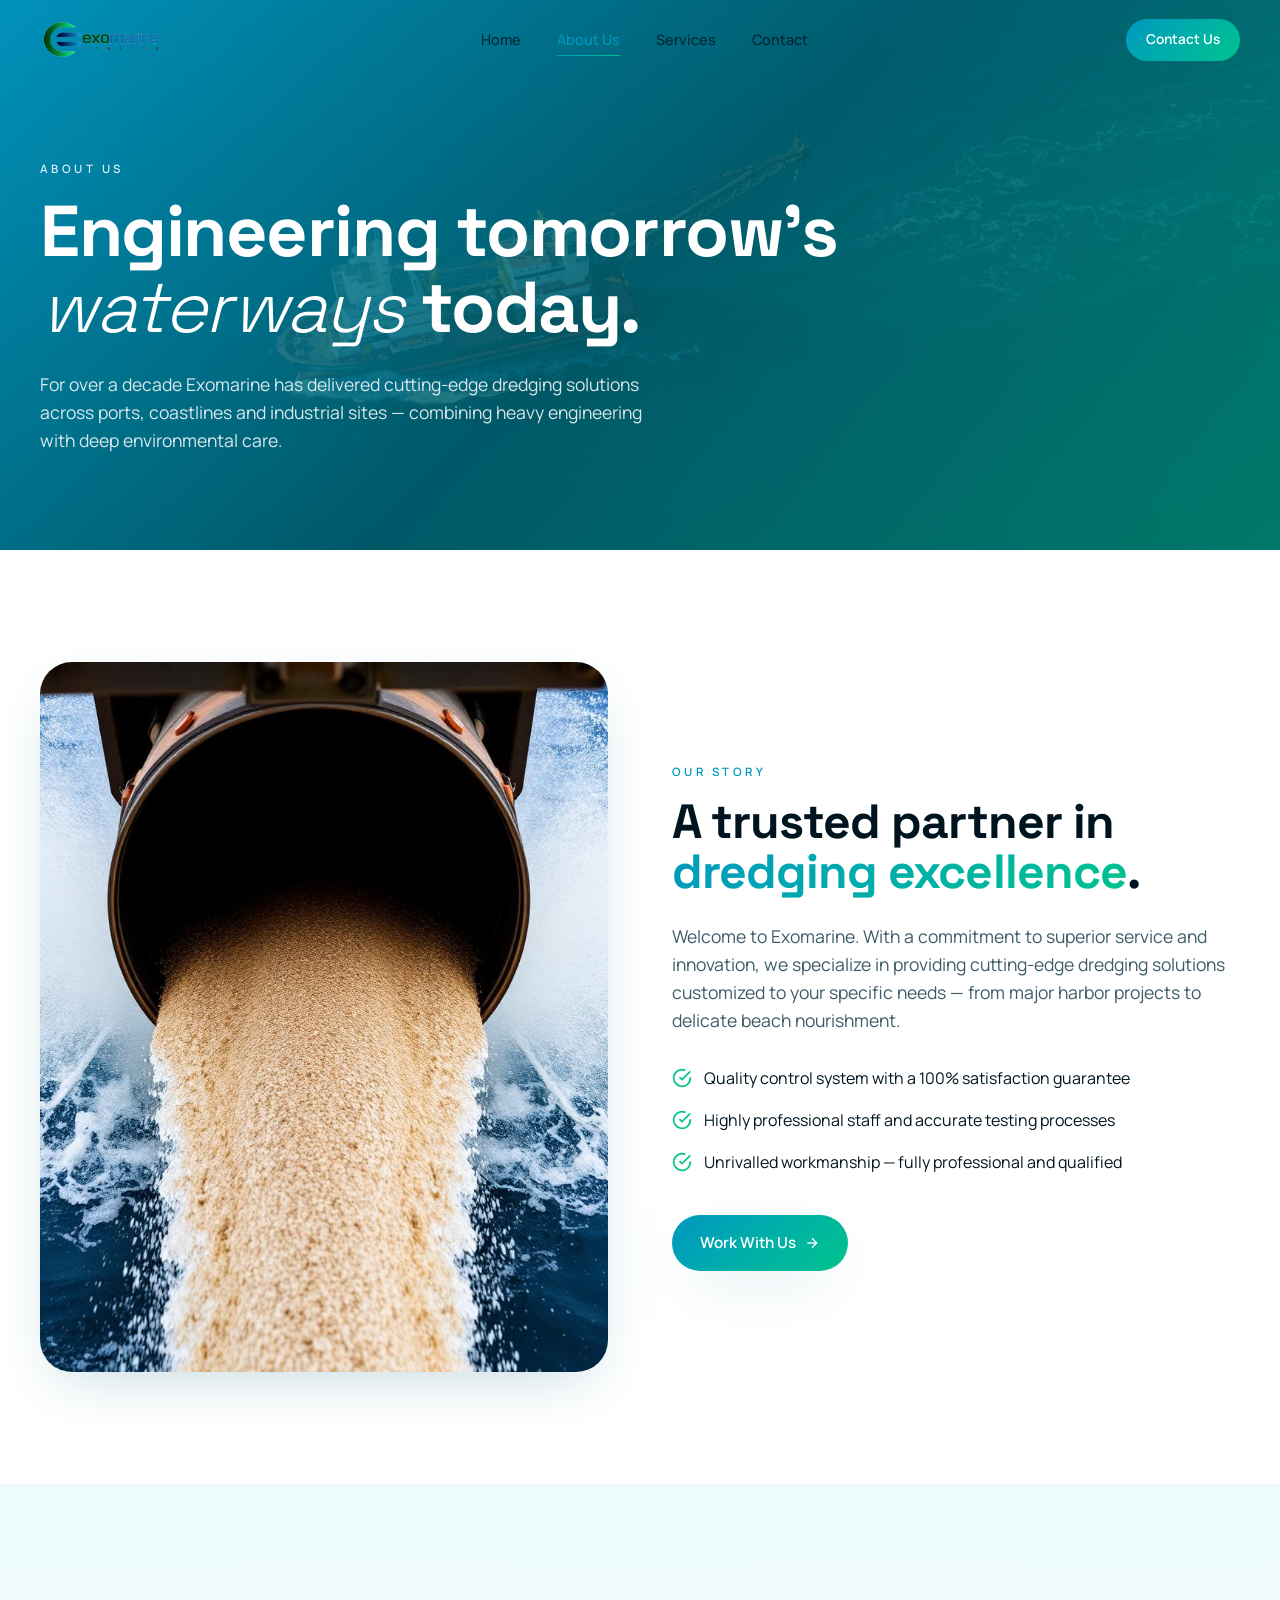
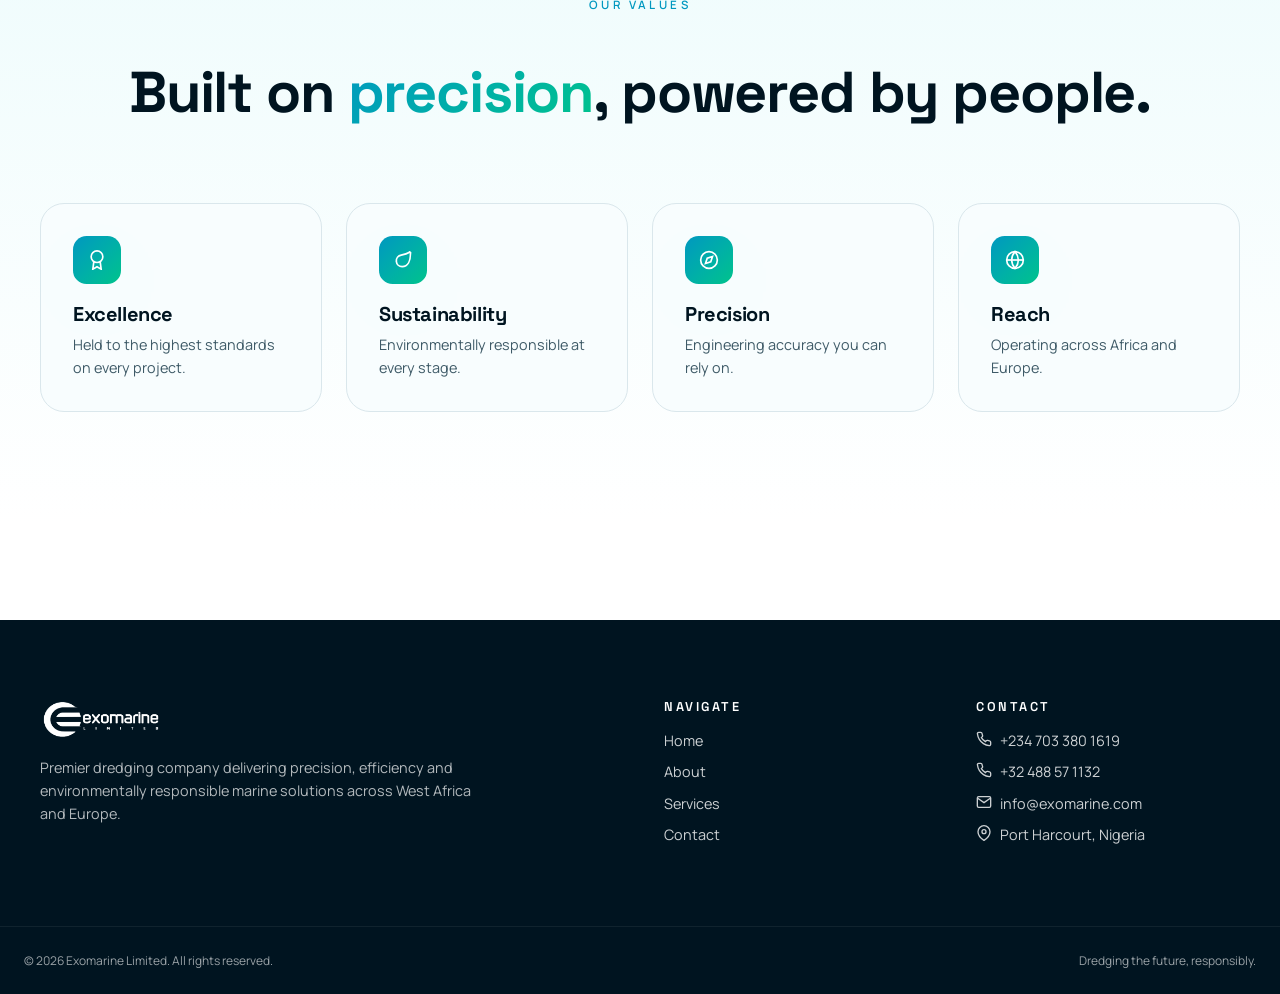
==== about.html @ 4a52fbdf "first commit" ====
<!DOCTYPE html>
<html lang="en">
<head>
<meta charset="UTF-8" />
<meta name="viewport" content="width=device-width, initial-scale=1.0" />
<title>About Us — Exomarine Limited</title>
<meta name="description" content="Learn about Exomarine Limited — a trusted partner in dredging excellence with a commitment to superior service, innovation and environmental responsibility." />
<link rel="icon" href="images/cropped-Exomarinedredge-removebg-preview.png" />
<link rel="stylesheet" href="css/styles.css" />
</head>
<body>

<header class="site-header">
  <div class="header-inner">
    <a href="index.html" class="logo"><img src="images/cropped-Exomarinedredge-removebg-preview.png" alt="Exomarine Logo" /></a>
    <nav class="nav-desktop">
      <a href="index.html">Home</a>
      <a href="about.html" class="active">About Us</a>
      <a href="services.html">Services</a>
      <a href="contact.html">Contact</a>
    </nav>
    <a href="contact.html" class="btn btn-brand header-cta">Contact Us</a>
    <button class="menu-toggle" aria-label="Toggle menu">
      <svg viewBox="0 0 24 24" fill="none" stroke="currentColor" stroke-width="2"><line x1="4" y1="6" x2="20" y2="6"/><line x1="4" y1="12" x2="20" y2="12"/><line x1="4" y1="18" x2="20" y2="18"/></svg>
    </button>
  </div>
  <nav class="nav-mobile">
    <a href="index.html">Home</a><a href="about.html">About Us</a><a href="services.html">Services</a><a href="contact.html">Contact</a>
    <a href="contact.html" class="btn btn-brand">Contact Us</a>
  </nav>
</header>

<section class="page-hero">
  <div class="bg"><img src="images/hero-dredger.jpg" alt="" /></div>
  <div class="container">
    <div class="reveal eyebrow eyebrow-light">About Us</div>
    <h1 class="reveal reveal-d1">Engineering tomorrow's <span class="italic-light">waterways</span> today.</h1>
    <p class="reveal reveal-d2">For over a decade Exomarine has delivered cutting-edge dredging solutions across ports, coastlines and industrial sites — combining heavy engineering with deep environmental care.</p>
  </div>
</section>

<section class="section">
  <div class="container split">
    <div class="reveal about-img-wrap">
      <div class="about-img"><img src="images/about-pipeline.jpg" alt="Pipeline" loading="lazy" /></div>
    </div>
    <div>
      <div class="reveal eyebrow" style="margin-bottom:1rem">Our Story</div>
      <h2 class="reveal reveal-d1">A trusted partner in <span class="gradient-text">dredging excellence</span>.</h2>
      <p class="reveal reveal-d2 lead">Welcome to Exomarine. With a commitment to superior service and innovation, we specialize in providing cutting-edge dredging solutions customized to your specific needs — from major harbor projects to delicate beach nourishment.</p>
      <ul class="check-list">
        <li class="reveal reveal-d2"><svg viewBox="0 0 24 24" fill="none" stroke="currentColor" stroke-width="2"><path d="M22 11.08V12a10 10 0 1 1-5.93-9.14"/><polyline points="22 4 12 14.01 9 11.01"/></svg><span>Quality control system with a 100% satisfaction guarantee</span></li>
        <li class="reveal reveal-d3"><svg viewBox="0 0 24 24" fill="none" stroke="currentColor" stroke-width="2"><path d="M22 11.08V12a10 10 0 1 1-5.93-9.14"/><polyline points="22 4 12 14.01 9 11.01"/></svg><span>Highly professional staff and accurate testing processes</span></li>
        <li class="reveal reveal-d4"><svg viewBox="0 0 24 24" fill="none" stroke="currentColor" stroke-width="2"><path d="M22 11.08V12a10 10 0 1 1-5.93-9.14"/><polyline points="22 4 12 14.01 9 11.01"/></svg><span>Unrivalled workmanship — fully professional and qualified</span></li>
      </ul>
      <a href="contact.html" class="btn btn-brand reveal">Work With Us
        <svg class="arrow" width="16" height="16" viewBox="0 0 24 24" fill="none" stroke="currentColor" stroke-width="2"><line x1="5" y1="12" x2="19" y2="12"/><polyline points="12 5 19 12 12 19"/></svg></a>
    </div>
  </div>
</section>

<section class="section section-soft">
  <div class="container">
    <div class="section-head center">
      <div class="reveal eyebrow" style="margin-bottom:1rem">Our Values</div>
      <h2 class="reveal reveal-d1 center">Built on <span class="gradient-text">precision</span>, powered by people.</h2>
    </div>
    <div class="values">
      <div class="value-card reveal reveal-d1">
        <div class="icon-tile"><svg viewBox="0 0 24 24" fill="none" stroke="currentColor" stroke-width="2"><circle cx="12" cy="8" r="7"/><polyline points="8.21 13.89 7 23 12 20 17 23 15.79 13.88"/></svg></div>
        <h3>Excellence</h3><p>Held to the highest standards on every project.</p>
      </div>
      <div class="value-card reveal reveal-d2">
        <div class="icon-tile"><svg viewBox="0 0 24 24" fill="none" stroke="currentColor" stroke-width="2"><path d="M11 20A7 7 0 0 1 9.8 6.1C15.5 5 17 4.48 19.2 2.96A1 1 0 0 1 21 4c0 9-3.16 16-10 16z"/></svg></div>
        <h3>Sustainability</h3><p>Environmentally responsible at every stage.</p>
      </div>
      <div class="value-card reveal reveal-d3">
        <div class="icon-tile"><svg viewBox="0 0 24 24" fill="none" stroke="currentColor" stroke-width="2"><circle cx="12" cy="12" r="10"/><polygon points="16.24 7.76 14.12 14.12 7.76 16.24 9.88 9.88 16.24 7.76"/></svg></div>
        <h3>Precision</h3><p>Engineering accuracy you can rely on.</p>
      </div>
      <div class="value-card reveal reveal-d4">
        <div class="icon-tile"><svg viewBox="0 0 24 24" fill="none" stroke="currentColor" stroke-width="2"><circle cx="12" cy="12" r="10"/><line x1="2" y1="12" x2="22" y2="12"/><path d="M12 2a15.3 15.3 0 0 1 4 10 15.3 15.3 0 0 1-4 10 15.3 15.3 0 0 1-4-10 15.3 15.3 0 0 1 4-10z"/></svg></div>
        <h3>Reach</h3><p>Operating across Africa and Europe.</p>
      </div>
    </div>
  </div>
</section>

<footer class="site-footer">
  <div class="footer-inner">
    <div class="footer-brand">
      <img src="images/cropped-Exomarinedredge-removebg-preview.png" alt="Exomarine Logo" />
      <p>Premier dredging company delivering precision, efficiency and environmentally responsible marine solutions across West Africa and Europe.</p>
    </div>
    <div class="footer-col"><h4>Navigate</h4><ul>
      <li><a href="index.html">Home</a></li><li><a href="about.html">About</a></li><li><a href="services.html">Services</a></li><li><a href="contact.html">Contact</a></li>
    </ul></div>
    <div class="footer-col"><h4>Contact</h4><ul>
      <li><svg viewBox="0 0 24 24" fill="none" stroke="currentColor" stroke-width="2"><path d="M22 16.92v3a2 2 0 0 1-2.18 2 19.79 19.79 0 0 1-8.63-3.07 19.5 19.5 0 0 1-6-6 19.79 19.79 0 0 1-3.07-8.67A2 2 0 0 1 4.11 2h3a2 2 0 0 1 2 1.72 12.84 12.84 0 0 0 .7 2.81 2 2 0 0 1-.45 2.11L8.09 9.91a16 16 0 0 0 6 6l1.27-1.27a2 2 0 0 1 2.11-.45 12.84 12.84 0 0 0 2.81.7A2 2 0 0 1 22 16.92z"/></svg> +234 703 380 1619</li>
      <li><svg viewBox="0 0 24 24" fill="none" stroke="currentColor" stroke-width="2"><path d="M22 16.92v3a2 2 0 0 1-2.18 2 19.79 19.79 0 0 1-8.63-3.07 19.5 19.5 0 0 1-6-6 19.79 19.79 0 0 1-3.07-8.67A2 2 0 0 1 4.11 2h3a2 2 0 0 1 2 1.72 12.84 12.84 0 0 0 .7 2.81 2 2 0 0 1-.45 2.11L8.09 9.91a16 16 0 0 0 6 6l1.27-1.27a2 2 0 0 1 2.11-.45 12.84 12.84 0 0 0 2.81.7A2 2 0 0 1 22 16.92z"/></svg> +32 488 57 1132</li>
      <li><svg viewBox="0 0 24 24" fill="none" stroke="currentColor" stroke-width="2"><path d="M4 4h16c1.1 0 2 .9 2 2v12c0 1.1-.9 2-2 2H4c-1.1 0-2-.9-2-2V6c0-1.1.9-2 2-2z"/><polyline points="22,6 12,13 2,6"/></svg> info@exomarine.com</li>
      <li><svg viewBox="0 0 24 24" fill="none" stroke="currentColor" stroke-width="2"><path d="M21 10c0 7-9 13-9 13s-9-6-9-13a9 9 0 0 1 18 0z"/><circle cx="12" cy="10" r="3"/></svg> Port Harcourt, Nigeria</li>
    </ul></div>
  </div>
  <div class="footer-bottom"><span>© <span id="year">2025</span> Exomarine Limited. All rights reserved.</span><span>Dredging the future, responsibly.</span></div>
</footer>

<script src="js/main.js"></script>
</body>
</html>
---- css/styles.css ----
/* Exomarine Limited — Static Stylesheet */
@import url('https://fonts.googleapis.com/css2?family=Space+Grotesk:wght@400;500;600;700&family=Manrope:wght@300;400;500;600;700;800&display=swap');

:root {
  --background: oklch(1 0 0);
  --foreground: oklch(0.18 0.04 230);
  --card: oklch(0.99 0.005 220);
  --muted: oklch(0.96 0.01 220);
  --muted-foreground: oklch(0.45 0.04 230);
  --border: oklch(0.92 0.015 220);
  --primary: oklch(0.62 0.14 220);
  --secondary: oklch(0.72 0.16 165);
  --brand-blue: oklch(0.62 0.14 220);
  --brand-green: oklch(0.72 0.16 165);

  --gradient-brand: linear-gradient(135deg, var(--brand-blue), var(--brand-green));
  --gradient-hero: linear-gradient(135deg, oklch(0.62 0.14 220 / 0.92), oklch(0.42 0.14 200 / 0.85) 50%, oklch(0.55 0.15 175 / 0.8));
  --gradient-soft: linear-gradient(180deg, oklch(0.98 0.015 200), oklch(1 0 0));
  --shadow-elegant: 0 20px 60px -20px oklch(0.42 0.12 220 / 0.25);
  --shadow-glow: 0 0 80px oklch(0.72 0.16 175 / 0.3);

  --font-display: 'Space Grotesk', system-ui, sans-serif;
  --font-body: 'Manrope', system-ui, sans-serif;
}

* { box-sizing: border-box; margin: 0; padding: 0; }
html { scroll-behavior: smooth; -webkit-text-size-adjust: 100%; }
body {
  font-family: var(--font-body);
  color: var(--foreground);
  background: var(--background);
  line-height: 1.6;
  -webkit-font-smoothing: antialiased;
}
img { max-width: 100%; display: block; }
a { color: inherit; text-decoration: none; }
button { font: inherit; cursor: pointer; border: none; background: none; color: inherit; }

h1, h2, h3, h4, h5 {
  font-family: var(--font-display);
  letter-spacing: -0.02em;
  line-height: 1.05;
  font-weight: 700;
}

.container { max-width: 1280px; margin: 0 auto; padding: 0 1.5rem; }
@media (min-width: 1024px) { .container { padding: 0 2.5rem; } }

.font-display { font-family: var(--font-display); }
.italic-light { font-style: italic; font-weight: 300; }
.gradient-text {
  background: var(--gradient-brand);
  -webkit-background-clip: text;
  background-clip: text;
  color: transparent;
}
.bg-gradient-brand { background: var(--gradient-brand); }
.bg-gradient-hero { background: var(--gradient-hero); }
.bg-gradient-soft { background: var(--gradient-soft); }
.shadow-elegant { box-shadow: var(--shadow-elegant); }
.shadow-glow { box-shadow: var(--shadow-glow); }

/* Buttons */
.btn {
  display: inline-flex; align-items: center; gap: .5rem;
  padding: 1rem 1.75rem; border-radius: 999px;
  font-weight: 600; font-size: .95rem;
  transition: transform .25s, box-shadow .25s, background .25s, color .25s;
  white-space: nowrap;
}
.btn .arrow { transition: transform .25s; }
.btn:hover .arrow { transform: translateX(4px); }
.btn-white { background: #fff; color: var(--foreground); box-shadow: var(--shadow-elegant); }
.btn-white:hover { box-shadow: var(--shadow-glow); }
.btn-outline-white { border: 1px solid rgba(255,255,255,.4); color: #fff; }
.btn-outline-white:hover { background: rgba(255,255,255,.1); }
.btn-dark { background: var(--foreground); color: #fff; padding: .75rem 1.5rem; }
.btn-dark:hover { opacity: .9; }
.btn-brand { background: var(--gradient-brand); color: #fff; box-shadow: var(--shadow-elegant); }
.btn-brand:hover { box-shadow: var(--shadow-glow); }
.btn-cta { background: #fff; color: var(--primary); padding: 1.25rem 2rem; font-size: 1.05rem; font-weight: 700; box-shadow: var(--shadow-elegant); }
.btn-cta:hover { transform: scale(1.02); }

.eyebrow {
  font-size: .72rem; text-transform: uppercase;
  letter-spacing: .3em; font-weight: 600; color: var(--primary);
}
.eyebrow-light { color: rgba(255,255,255,.85); }
.eyebrow-secondary { color: var(--secondary); }

/* Header */
.site-header {
  position: fixed; top: 0; left: 0; right: 0; z-index: 50;
  transition: background .5s, border-color .5s, box-shadow .5s, backdrop-filter .5s;
  background: transparent;
}
.site-header.scrolled {
  background: oklch(1 0 0 / 0.85);
  backdrop-filter: blur(18px);
  -webkit-backdrop-filter: blur(18px);
  border-bottom: 1px solid var(--border);
  box-shadow: 0 1px 2px rgba(0,0,0,.04);
}
.header-inner {
  max-width: 1280px; margin: 0 auto; padding: 0 1.5rem;
  height: 80px; display: flex; align-items: center; justify-content: space-between;
}
@media (min-width: 1024px) { .header-inner { padding: 0 2.5rem; } }
.logo img { height: 40px; width: auto; }
.nav-desktop { display: none; align-items: center; gap: .25rem; }
.nav-desktop a {
  position: relative; padding: .5rem 1rem; font-size: .9rem; font-weight: 500;
  color: oklch(0.18 0.04 230 / .8); transition: color .2s;
}
.nav-desktop a:hover, .nav-desktop a.active { color: var(--primary); }
.nav-desktop a::after {
  content: ""; position: absolute; left: 1rem; right: 1rem; bottom: 4px;
  height: 1px; background: var(--gradient-brand);
  transform: scaleX(0); transform-origin: left; transition: transform .25s;
}
.nav-desktop a:hover::after, .nav-desktop a.active::after { transform: scaleX(1); }
.header-cta { display: none; }
.menu-toggle { display: inline-flex; padding: .5rem; }
.menu-toggle svg { width: 24px; height: 24px; }
.nav-mobile {
  display: none; background: var(--background); border-top: 1px solid var(--border);
  padding: 1rem 1.5rem; flex-direction: column; gap: .5rem;
}
.nav-mobile.open { display: flex; }
.nav-mobile a { padding: .5rem 0; font-weight: 500; font-size: .95rem; }
.nav-mobile .btn { margin-top: .5rem; justify-content: center; padding: .85rem 1.25rem; }

@media (min-width: 768px) {
  .nav-desktop { display: flex; }
  .header-cta { display: inline-flex; padding: .65rem 1.25rem; font-size: .85rem; font-weight: 600; }
  .menu-toggle { display: none; }
  .nav-mobile { display: none !important; }
}

/* Sections */
section { position: relative; }
.section { padding: 7rem 0; }
.section-soft { background: var(--gradient-soft); }
.section-dark { background: var(--foreground); color: var(--background); overflow: hidden; }
.section-dark .text-muted { color: rgba(255,255,255,.7); }

/* Hero */
.hero {
  position: relative; min-height: 100svh;
  display: flex; align-items: center; overflow: hidden;
  color: #fff;
}
.hero-bg { position: absolute; inset: 0; z-index: -1; will-change: transform; }
.hero-bg img { width: 100%; height: 100%; object-fit: cover; }
.hero-bg::after { content: ""; position: absolute; inset: 0; background: var(--gradient-hero); }
.hero-inner { padding: 8rem 0 5rem; }
.hero h1 {
  font-size: clamp(2.5rem, 6vw, 5.5rem);
  margin: 1.5rem 0;
}
.hero p { font-size: 1.15rem; max-width: 640px; color: rgba(255,255,255,.85); margin-bottom: 2.5rem; }
.hero-actions { display: flex; flex-wrap: wrap; gap: 1rem; }
.hero-pill {
  display: inline-flex; align-items: center; padding: .5rem 1rem; border-radius: 999px;
  background: rgba(255,255,255,.1); backdrop-filter: blur(8px);
  border: 1px solid rgba(255,255,255,.2);
  font-size: .7rem; text-transform: uppercase; letter-spacing: .25em;
}
.scroll-cue {
  position: absolute; bottom: 2rem; left: 50%; transform: translateX(-50%);
  color: rgba(255,255,255,.7); font-size: .7rem; letter-spacing: .3em;
  text-transform: uppercase; display: flex; flex-direction: column; align-items: center; gap: .5rem;
  animation: float-slow 6s ease-in-out infinite;
}
.scroll-cue .line { width: 1px; height: 40px; background: rgba(255,255,255,.4); }

@keyframes float-slow { 0%,100%{ transform: translateX(-50%) translateY(0); } 50% { transform: translateX(-50%) translateY(-12px); } }

/* Section header utility */
.section-head { display: flex; flex-wrap: wrap; align-items: end; justify-content: space-between; gap: 2rem; margin-bottom: 4rem; }
.section-head h2, .section-title { font-size: clamp(2rem, 4.5vw, 3.75rem); }
.center { text-align: center; }
.center .section-head, .section-head.center { justify-content: center; flex-direction: column; align-items: center; margin-bottom: 5rem; }

/* Feature grid (Why choose us) */
.feature-grid { display: grid; gap: 1.5rem; grid-template-columns: 1fr; }
@media (min-width: 768px) { .feature-grid { grid-template-columns: repeat(3, 1fr); } }
.feature-card {
  position: relative; padding: 2rem; border: 1px solid var(--border);
  background: var(--card); border-radius: 1.5rem;
  transition: transform .5s, box-shadow .5s; overflow: hidden;
}
.feature-card:hover { transform: translateY(-4px); box-shadow: var(--shadow-elegant); }
.icon-tile {
  width: 56px; height: 56px; border-radius: 1rem; display: grid; place-items: center;
  background: var(--gradient-brand); box-shadow: var(--shadow-elegant); margin-bottom: 1.5rem;
}
.icon-tile svg { width: 24px; height: 24px; color: #fff; }
.feature-card h3 { font-size: 1.5rem; margin-bottom: .75rem; }
.feature-card p { color: var(--muted-foreground); }

/* About split */
.split { display: grid; gap: 4rem; grid-template-columns: 1fr; align-items: center; }
@media (min-width: 1024px) { .split { grid-template-columns: 1fr 1fr; } }
.about-img-wrap { position: relative; }
.about-img {
  aspect-ratio: 4/5; border-radius: 2rem; overflow: hidden; box-shadow: var(--shadow-elegant);
}
.about-img img { width: 100%; height: 100%; object-fit: cover; }
.about-badge {
  position: absolute; bottom: -2rem; right: -1rem; background: var(--background);
  border: 1px solid var(--border); border-radius: 1rem; padding: 1.5rem;
  width: 12rem; box-shadow: var(--shadow-elegant);
}
.about-badge .num { font-family: var(--font-display); font-weight: 700; font-size: 1.875rem; }
.about-badge .lbl { font-size: .7rem; color: var(--muted-foreground); text-transform: uppercase; letter-spacing: .1em; margin-top: .25rem; }
.split h2 { font-size: clamp(2rem, 4vw, 3rem); margin: 1rem 0 1.5rem; }
.split p.lead { color: var(--muted-foreground); font-size: 1.1rem; margin-bottom: 2rem; }
.check-list { list-style: none; display: flex; flex-direction: column; gap: 1rem; margin-bottom: 2.5rem; }
.check-list li { display: flex; gap: .75rem; align-items: flex-start; }
.check-list svg { width: 20px; height: 20px; color: var(--secondary); flex-shrink: 0; margin-top: 2px; }

/* Services dark grid */
.svc-grid {
  display: grid; gap: 1px; background: rgba(255,255,255,.1);
  border-radius: 1.5rem; overflow: hidden; grid-template-columns: 1fr;
}
@media (min-width: 768px) { .svc-grid { grid-template-columns: repeat(2, 1fr); } }
@media (min-width: 1024px) { .svc-grid { grid-template-columns: repeat(3, 1fr); } }
.svc-cell {
  background: var(--foreground); padding: 2.5rem; transition: background .5s;
}
.svc-cell:hover { background: rgba(255,255,255,.05); }
.svc-cell .top { display: flex; align-items: center; justify-content: space-between; margin-bottom: 1.5rem; }
.svc-cell .num {
  font-family: var(--font-display); font-weight: 700; font-size: 3rem; opacity: .2;
  transition: opacity .3s;
}
.svc-cell:hover .num { opacity: 1; background: var(--gradient-brand); -webkit-background-clip: text; background-clip: text; color: transparent; }
.svc-cell svg.svc-icon { width: 28px; height: 28px; color: var(--secondary); }
.svc-cell h3 { font-size: 1.5rem; margin-bottom: .75rem; }
.svc-cell p { color: rgba(255,255,255,.7); }

.section-dark .blob1, .section-dark .blob2 {
  position: absolute; width: 500px; height: 500px; border-radius: 50%;
  filter: blur(80px); opacity: .1; pointer-events: none;
}
.section-dark .blob1 { background: var(--secondary); top: 25%; left: -10rem; }
.section-dark .blob2 { background: var(--primary); bottom: 0; right: -10rem; }

/* CTA strip */
.cta-strip { padding: 6rem 0; background: var(--gradient-brand); color: #fff; }
.cta-strip .grid { display: grid; gap: 2.5rem; grid-template-columns: 1fr; align-items: center; }
@media (min-width: 768px) { .cta-strip .grid { grid-template-columns: 1fr 1fr; } }
.cta-strip h2 { font-size: clamp(2rem, 4vw, 3rem); }
.cta-strip p { color: rgba(255,255,255,.85); margin-top: 1.5rem; font-size: 1.1rem; max-width: 36rem; }
.cta-side { display: flex; flex-direction: column; gap: 1rem; }
@media (min-width: 768px) { .cta-side { align-items: flex-end; } }
.cta-phone { font-size: .85rem; opacity: .8; display: inline-flex; align-items: center; gap: .5rem; }
.cta-phone svg { width: 16px; height: 16px; }

/* Stats */
.stats { display: grid; grid-template-columns: repeat(2, 1fr); gap: 3rem; text-align: center; }
@media (min-width: 768px) { .stats { grid-template-columns: repeat(4, 1fr); } }
.stat .num { font-family: var(--font-display); font-weight: 700; font-size: clamp(2.5rem, 5vw, 3.75rem);
  background: var(--gradient-brand); -webkit-background-clip: text; background-clip: text; color: transparent; }
.stat .lbl { margin-top: .75rem; font-size: .8rem; text-transform: uppercase; letter-spacing: .2em; color: var(--muted-foreground); }

/* Process */
.process { display: grid; gap: 2rem; grid-template-columns: 1fr; position: relative; }
@media (min-width: 768px) { .process { grid-template-columns: repeat(4, 1fr); } }
.process::before {
  content: ""; position: absolute; top: 32px; left: 12%; right: 12%; height: 1px;
  background: linear-gradient(to right, transparent, var(--border), transparent);
  display: none;
}
@media (min-width: 768px) { .process::before { display: block; } }
.step { text-align: center; position: relative; }
.step-num {
  width: 64px; height: 64px; border-radius: 50%; margin: 0 auto 1.5rem;
  background: var(--background); border: 2px solid var(--primary);
  display: grid; place-items: center; font-family: var(--font-display);
  font-weight: 700; font-size: 1.5rem; color: var(--primary);
  box-shadow: var(--shadow-elegant);
}
.step h3 { font-size: 1.15rem; margin-bottom: .75rem; }
.step p { color: var(--muted-foreground); font-size: .9rem; }

/* Inner page hero */
.page-hero {
  padding: 10rem 0 6rem; position: relative; overflow: hidden; color: #fff;
}
.page-hero .bg { position: absolute; inset: 0; z-index: -1; }
.page-hero .bg img { width: 100%; height: 100%; object-fit: cover; }
.page-hero .bg::after { content: ""; position: absolute; inset: 0; background: var(--gradient-hero); }
.page-hero h1 { font-size: clamp(2.5rem, 6vw, 4.5rem); margin: 1rem 0; max-width: 56rem; }
.page-hero p { color: rgba(255,255,255,.85); font-size: 1.1rem; max-width: 40rem; margin-top: 1.5rem; }

.page-hero.light { background: var(--gradient-soft); color: var(--foreground); padding: 10rem 0 5rem; }
.page-hero.light h1 { color: var(--foreground); }
.page-hero.light p { color: var(--muted-foreground); }

/* Values */
.values { display: grid; gap: 1.5rem; grid-template-columns: 1fr; }
@media (min-width: 768px) { .values { grid-template-columns: repeat(2, 1fr); } }
@media (min-width: 1024px) { .values { grid-template-columns: repeat(4, 1fr); } }
.value-card {
  padding: 2rem; border: 1px solid var(--border); border-radius: 1.5rem;
  background: var(--card); transition: box-shadow .3s;
}
.value-card:hover { box-shadow: var(--shadow-elegant); }
.value-card .icon-tile { width: 48px; height: 48px; border-radius: .85rem; margin-bottom: 1.25rem; }
.value-card .icon-tile svg { width: 20px; height: 20px; }
.value-card h3 { font-size: 1.25rem; margin-bottom: .5rem; }
.value-card p { font-size: .9rem; color: var(--muted-foreground); }

/* Services list (services page) */
.svc-list {
  display: flex; flex-direction: column; gap: 1px; background: var(--border);
  border-radius: 1.5rem; overflow: hidden;
}
.svc-row {
  background: var(--background); padding: 2.5rem;
  display: grid; gap: 2rem; grid-template-columns: 1fr;
  transition: background .4s;
}
.svc-row:hover { background: oklch(0.96 0.01 220 / .5); }
@media (min-width: 768px) {
  .svc-row { grid-template-columns: 80px 80px 1fr 140px; padding: 3.5rem; align-items: start; }
}
.svc-row .num {
  font-family: var(--font-display); font-weight: 700; font-size: 4rem; opacity: .2;
  line-height: 1;
}
.svc-row:hover .num { opacity: 1; background: var(--gradient-brand); -webkit-background-clip: text; background-clip: text; color: transparent; }
.svc-row .icon-tile { margin: 0; }
.svc-row h3 { font-size: clamp(1.5rem, 2.5vw, 2.25rem); margin-bottom: .75rem; }
.svc-row p { color: var(--muted-foreground); font-size: 1.05rem; }
.svc-row .enquire {
  color: var(--primary); font-weight: 600; display: inline-flex; align-items: center; gap: .5rem;
  align-self: center;
}
.svc-row .enquire svg { transition: transform .25s; width: 16px; height: 16px; }
.svc-row .enquire:hover svg { transform: translateX(4px); }

.cta-card {
  background: var(--gradient-brand); color: #fff; border-radius: 2rem;
  padding: 5rem 2rem; text-align: center; box-shadow: var(--shadow-elegant);
}
.cta-card h2 { font-size: clamp(2rem, 4vw, 3rem); max-width: 48rem; margin: 0 auto; }

/* Contact */
.contact-grid { display: grid; gap: 3rem; grid-template-columns: 1fr; }
@media (min-width: 1024px) { .contact-grid { grid-template-columns: 2fr 3fr; } }
.contact-cards { display: flex; flex-direction: column; gap: 1.5rem; }
.contact-card {
  background: var(--card); border: 1px solid var(--border);
  border-radius: 1rem; padding: 1.5rem; display: flex; gap: 1rem;
  transition: box-shadow .3s;
}
.contact-card:hover { box-shadow: var(--shadow-elegant); }
.contact-card .icon-tile { width: 48px; height: 48px; border-radius: .85rem; margin: 0; flex-shrink: 0; }
.contact-card .icon-tile svg { width: 20px; height: 20px; }
.contact-card .title { font-family: var(--font-display); font-weight: 700; font-size: 1.05rem; margin-bottom: .25rem; }
.contact-card .line { color: var(--muted-foreground); font-size: .85rem; }

.contact-form {
  background: var(--foreground); color: var(--background);
  border-radius: 1.5rem; padding: 2.5rem; box-shadow: var(--shadow-elegant);
}
@media (min-width: 768px) { .contact-form { padding: 3rem; } }
.contact-form h2 { font-size: clamp(1.75rem, 3vw, 2.25rem); margin-bottom: 2rem; }
.form-grid { display: grid; gap: 1.25rem; grid-template-columns: 1fr; }
@media (min-width: 768px) { .form-grid { grid-template-columns: repeat(2, 1fr); } }
.form-grid .full { grid-column: 1 / -1; }
.contact-form input, .contact-form textarea {
  width: 100%; background: rgba(255,255,255,.05);
  border: 1px solid rgba(255,255,255,.1);
  border-radius: .75rem; padding: 1rem 1.25rem;
  color: var(--background); font: inherit;
  transition: border-color .25s;
}
.contact-form input::placeholder, .contact-form textarea::placeholder { color: rgba(255,255,255,.5); }
.contact-form input:focus, .contact-form textarea:focus { outline: none; border-color: var(--secondary); }
.contact-form textarea { resize: none; min-height: 140px; }
.contact-form button { margin-top: 1.5rem; }

/* Footer */
.site-footer { margin-top: 6rem; background: var(--foreground); color: var(--background); }
.footer-inner {
  max-width: 1280px; margin: 0 auto; padding: 5rem 1.5rem;
  display: grid; gap: 3rem; grid-template-columns: 1fr;
}
@media (min-width: 768px) {
  .footer-inner { grid-template-columns: repeat(4, 1fr); padding: 5rem 2.5rem; }
  .footer-brand { grid-column: span 2; }
}
.footer-brand img { height: 40px; margin-bottom: 1rem; filter: brightness(0) invert(1); }
.footer-brand p { font-size: .9rem; opacity: .7; max-width: 28rem; }
.footer-col h4 { font-family: var(--font-display); font-weight: 600; font-size: .8rem; text-transform: uppercase; letter-spacing: .2em; margin-bottom: 1rem; }
.footer-col ul { list-style: none; display: flex; flex-direction: column; gap: .5rem; font-size: .9rem; opacity: .8; }
.footer-col li { display: flex; gap: .5rem; align-items: flex-start; }
.footer-col svg { width: 16px; height: 16px; margin-top: 2px; flex-shrink: 0; }
.footer-col a:hover { color: var(--secondary); }
.footer-bottom {
  border-top: 1px solid rgba(255,255,255,.1);
  padding: 1.5rem; font-size: .75rem; opacity: .6;
  display: flex; flex-wrap: wrap; gap: .5rem; justify-content: space-between;
  max-width: 1280px; margin: 0 auto;
}

/* Reveal animations */
.reveal { opacity: 0; transform: translateY(40px);
  transition: opacity .8s cubic-bezier(0.22, 1, 0.36, 1), transform .8s cubic-bezier(0.22, 1, 0.36, 1); }
.reveal.in-view { opacity: 1; transform: translateY(0); }
.reveal-d1 { transition-delay: .1s; }
.reveal-d2 { transition-delay: .2s; }
.reveal-d3 { transition-delay: .3s; }
.reveal-d4 { transition-delay: .4s; }
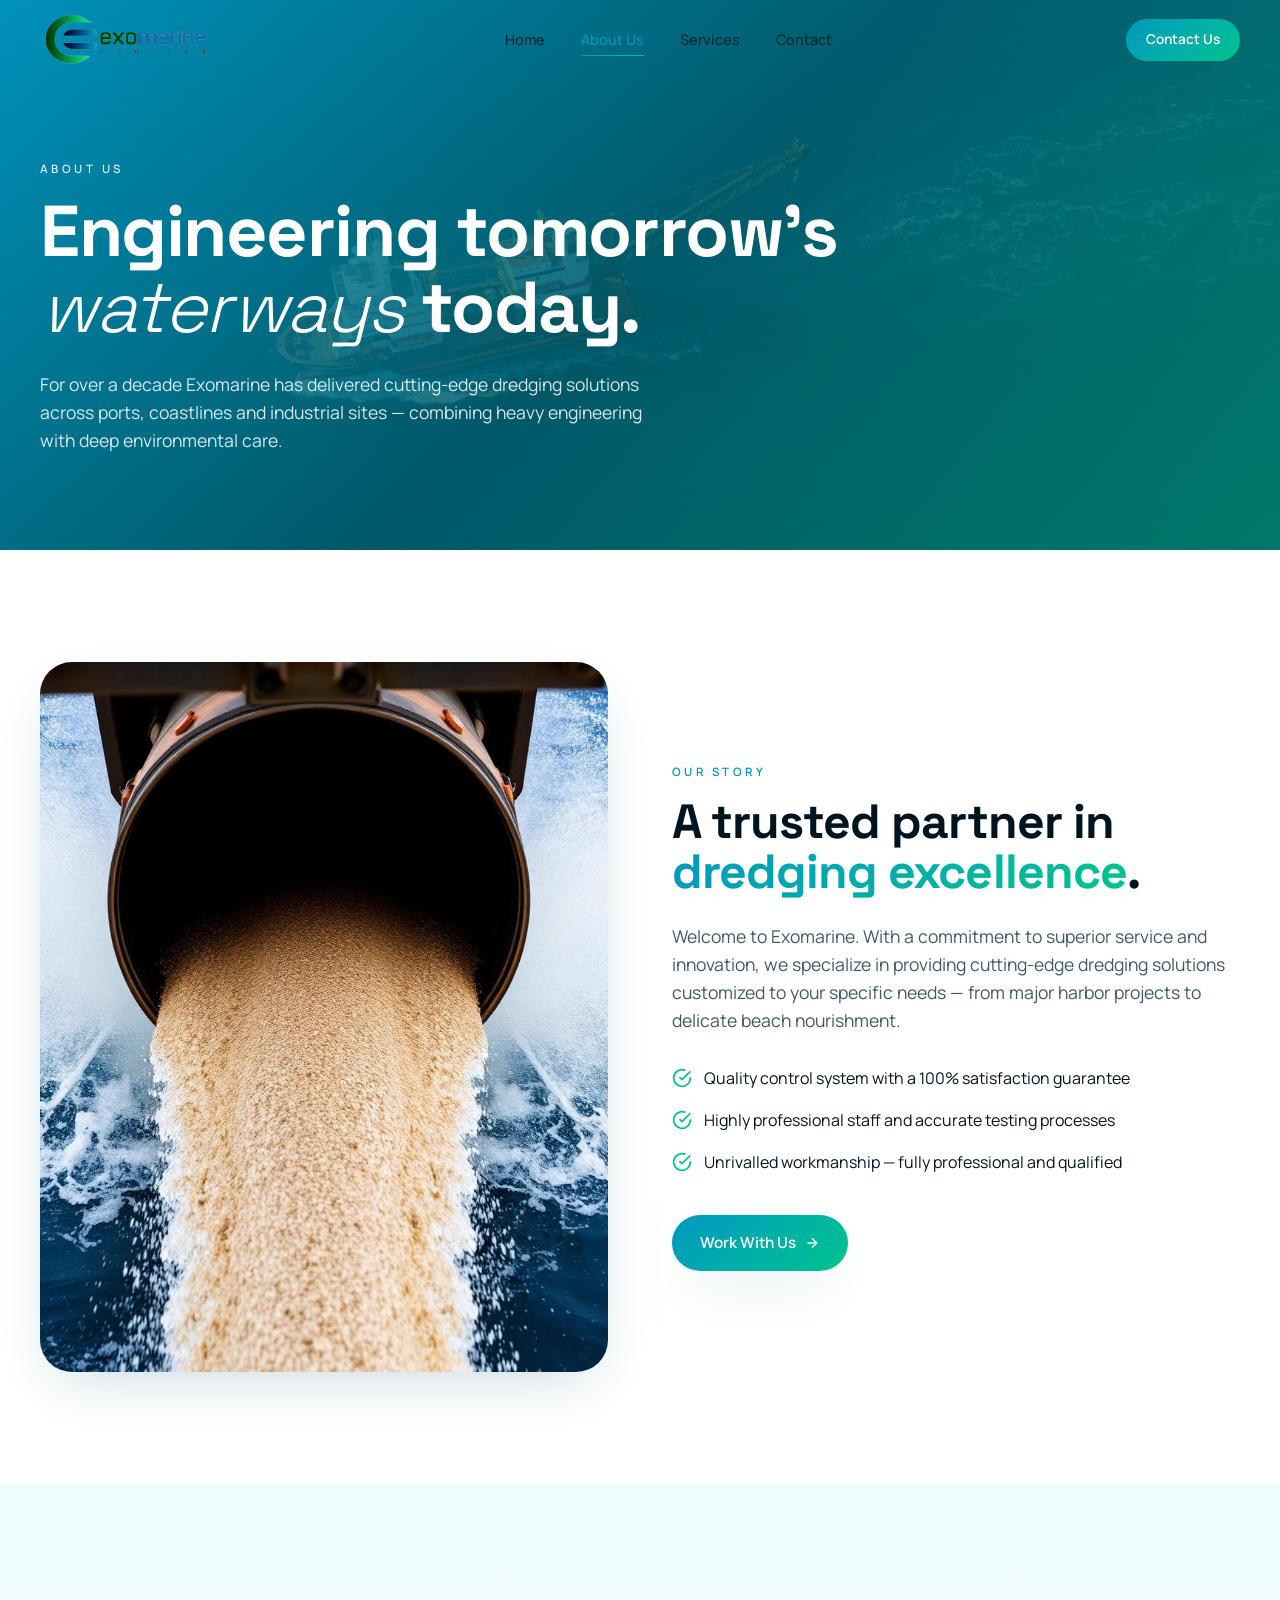
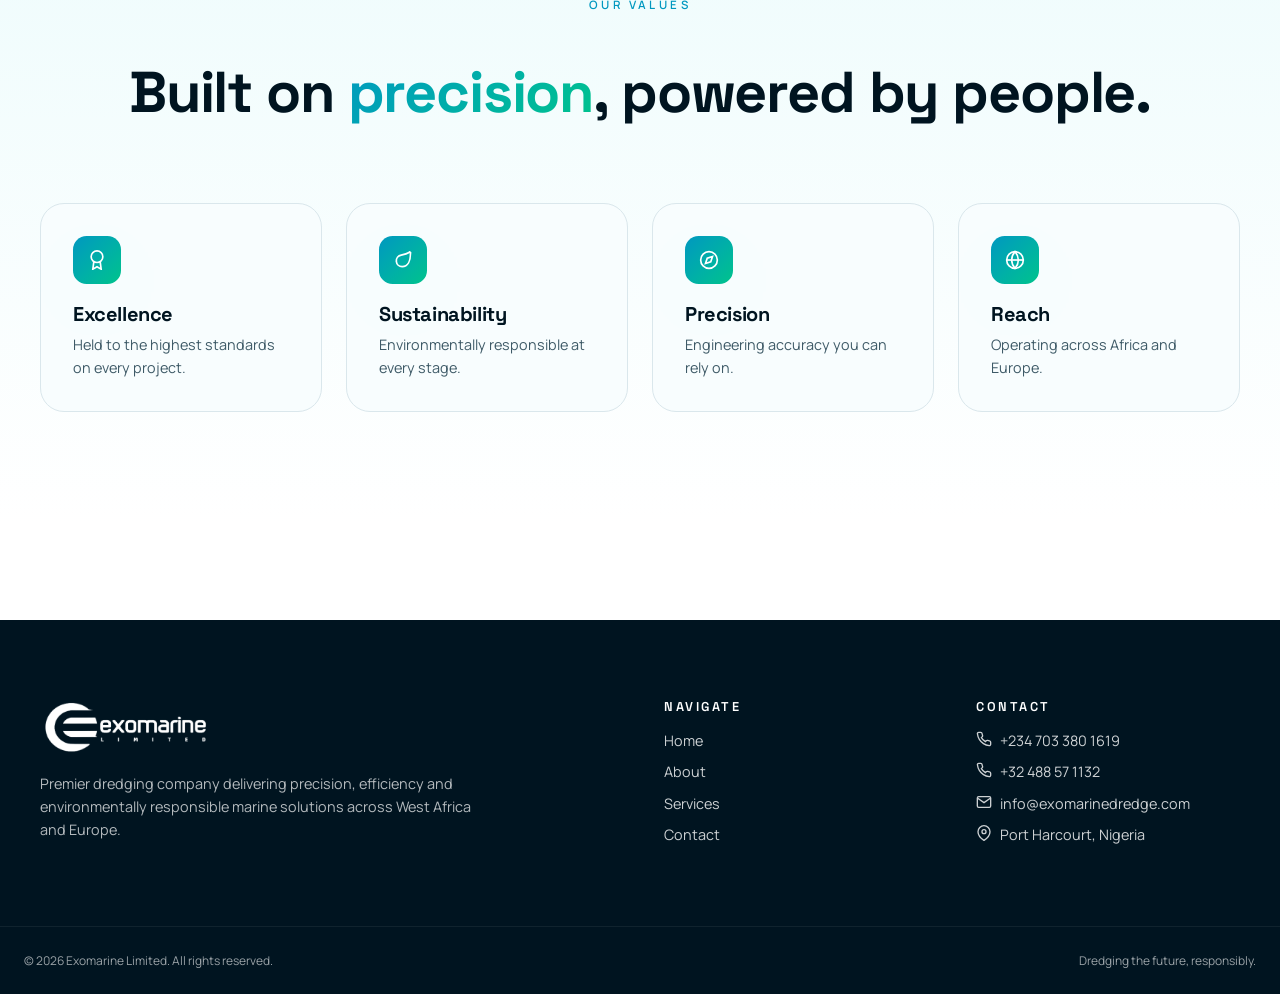
==== commit 8d90bd37: "Update email domain to exomarinedredge.com" ====
--- a/about.html
+++ b/about.html
@@ -98,7 +98,7 @@
     <div class="footer-col"><h4>Contact</h4><ul>
       <li><svg viewBox="0 0 24 24" fill="none" stroke="currentColor" stroke-width="2"><path d="M22 16.92v3a2 2 0 0 1-2.18 2 19.79 19.79 0 0 1-8.63-3.07 19.5 19.5 0 0 1-6-6 19.79 19.79 0 0 1-3.07-8.67A2 2 0 0 1 4.11 2h3a2 2 0 0 1 2 1.72 12.84 12.84 0 0 0 .7 2.81 2 2 0 0 1-.45 2.11L8.09 9.91a16 16 0 0 0 6 6l1.27-1.27a2 2 0 0 1 2.11-.45 12.84 12.84 0 0 0 2.81.7A2 2 0 0 1 22 16.92z"/></svg> +234 703 380 1619</li>
       <li><svg viewBox="0 0 24 24" fill="none" stroke="currentColor" stroke-width="2"><path d="M22 16.92v3a2 2 0 0 1-2.18 2 19.79 19.79 0 0 1-8.63-3.07 19.5 19.5 0 0 1-6-6 19.79 19.79 0 0 1-3.07-8.67A2 2 0 0 1 4.11 2h3a2 2 0 0 1 2 1.72 12.84 12.84 0 0 0 .7 2.81 2 2 0 0 1-.45 2.11L8.09 9.91a16 16 0 0 0 6 6l1.27-1.27a2 2 0 0 1 2.11-.45 12.84 12.84 0 0 0 2.81.7A2 2 0 0 1 22 16.92z"/></svg> +32 488 57 1132</li>
-      <li><svg viewBox="0 0 24 24" fill="none" stroke="currentColor" stroke-width="2"><path d="M4 4h16c1.1 0 2 .9 2 2v12c0 1.1-.9 2-2 2H4c-1.1 0-2-.9-2-2V6c0-1.1.9-2 2-2z"/><polyline points="22,6 12,13 2,6"/></svg> info@exomarine.com</li>
+      <li><svg viewBox="0 0 24 24" fill="none" stroke="currentColor" stroke-width="2"><path d="M4 4h16c1.1 0 2 .9 2 2v12c0 1.1-.9 2-2 2H4c-1.1 0-2-.9-2-2V6c0-1.1.9-2 2-2z"/><polyline points="22,6 12,13 2,6"/></svg> info@exomarinedredge.com</li>
       <li><svg viewBox="0 0 24 24" fill="none" stroke="currentColor" stroke-width="2"><path d="M21 10c0 7-9 13-9 13s-9-6-9-13a9 9 0 0 1 18 0z"/><circle cx="12" cy="10" r="3"/></svg> Port Harcourt, Nigeria</li>
     </ul></div>
   </div>
--- a/css/styles.css
+++ b/css/styles.css
@@ -106,7 +106,7 @@
   height: 80px; display: flex; align-items: center; justify-content: space-between;
 }
 @media (min-width: 1024px) { .header-inner { padding: 0 2.5rem; } }
-.logo img { height: 40px; width: auto; }
+.logo img { height: 56px; width: auto; }
 .nav-desktop { display: none; align-items: center; gap: .25rem; }
 .nav-desktop a {
   position: relative; padding: .5rem 1rem; font-size: .9rem; font-weight: 500;
@@ -395,7 +395,7 @@
   .footer-inner { grid-template-columns: repeat(4, 1fr); padding: 5rem 2.5rem; }
   .footer-brand { grid-column: span 2; }
 }
-.footer-brand img { height: 40px; margin-bottom: 1rem; filter: brightness(0) invert(1); }
+.footer-brand img { height: 56px; margin-bottom: 1rem; filter: brightness(0) invert(1); }
 .footer-brand p { font-size: .9rem; opacity: .7; max-width: 28rem; }
 .footer-col h4 { font-family: var(--font-display); font-weight: 600; font-size: .8rem; text-transform: uppercase; letter-spacing: .2em; margin-bottom: 1rem; }
 .footer-col ul { list-style: none; display: flex; flex-direction: column; gap: .5rem; font-size: .9rem; opacity: .8; }
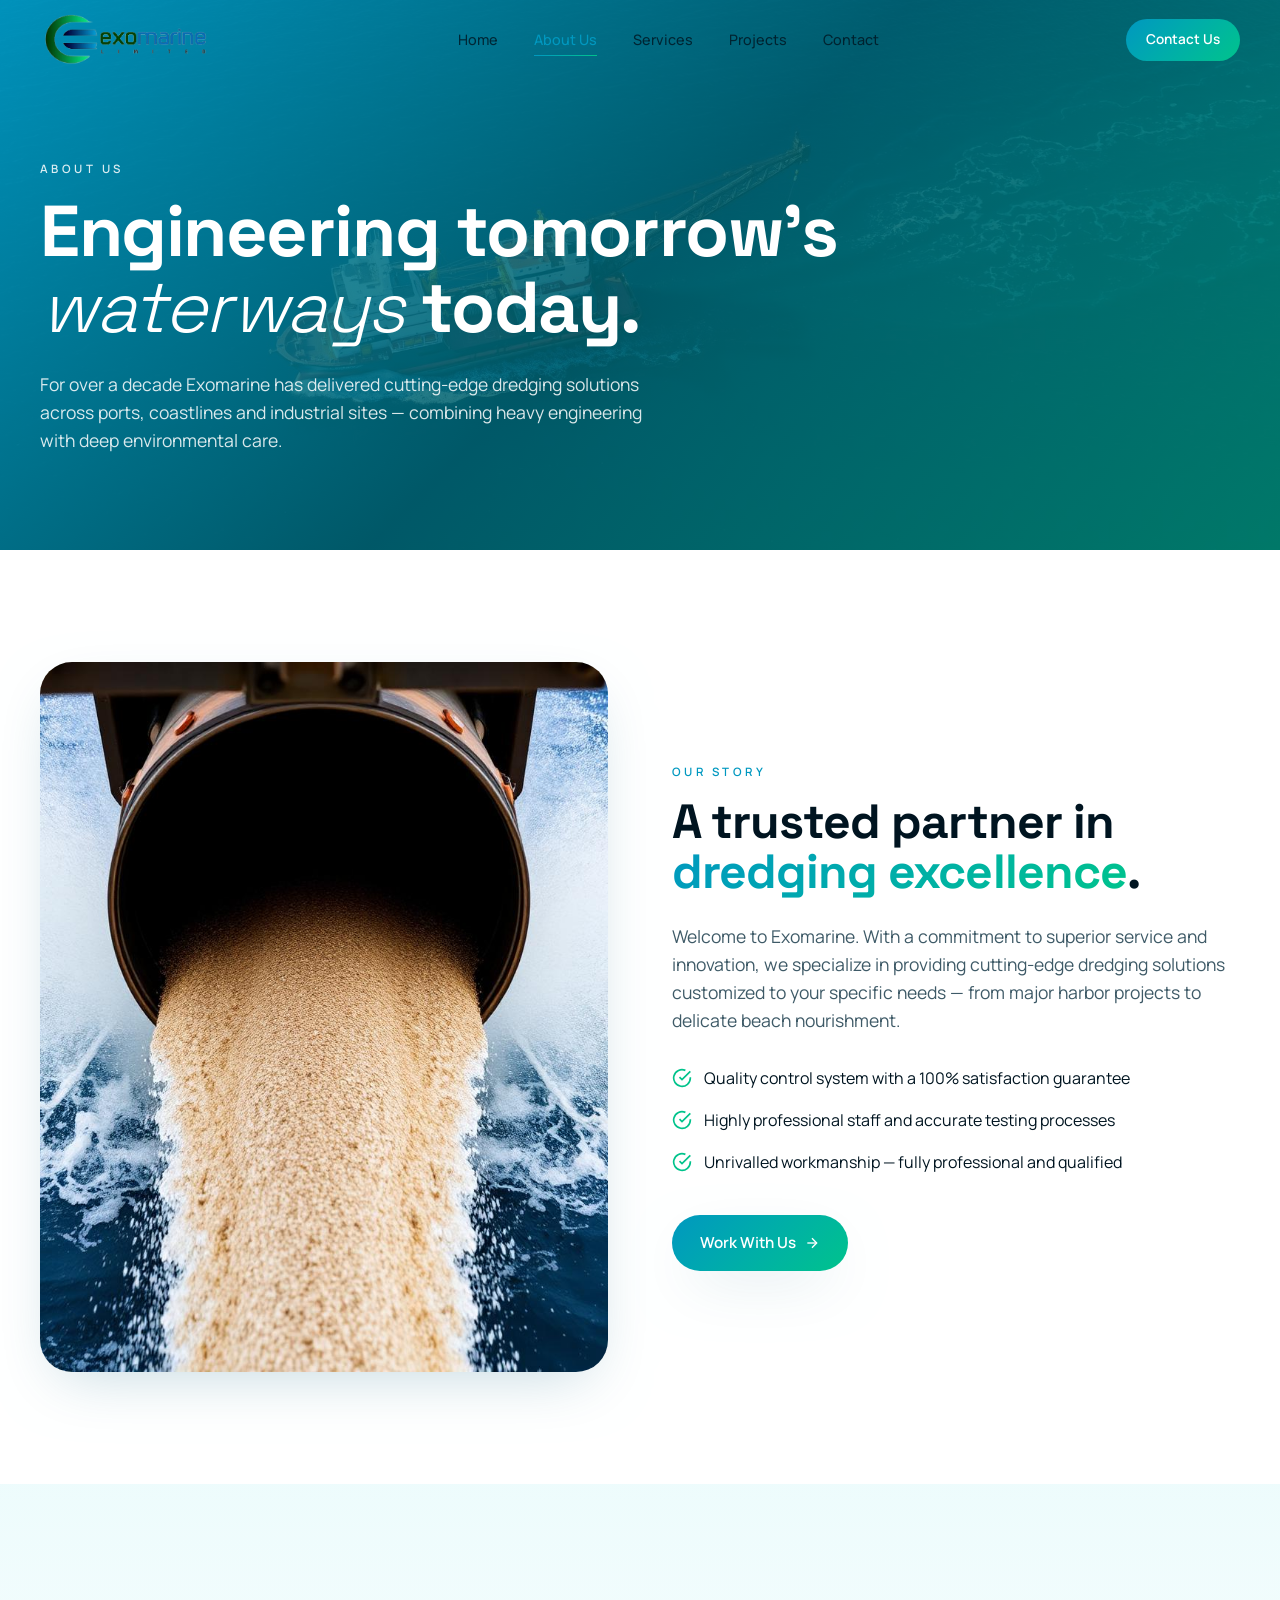
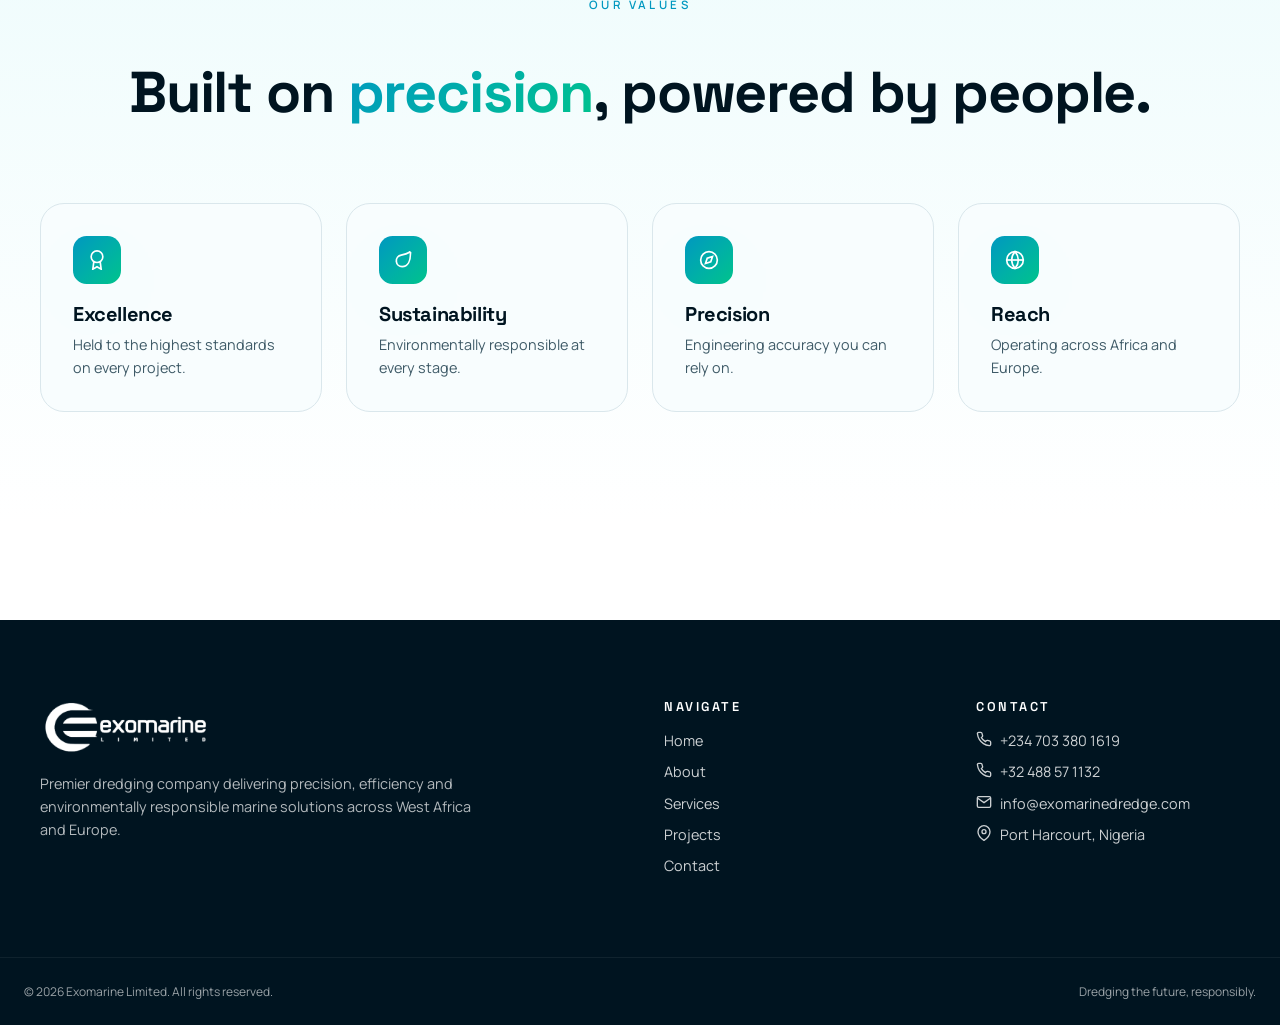
==== commit 889965d7: "Add Projects nav link & bento-style projects page" ====
--- a/about.html
+++ b/about.html
@@ -17,6 +17,7 @@
       <a href="index.html">Home</a>
       <a href="about.html" class="active">About Us</a>
       <a href="services.html">Services</a>
+      <a href="projects.html">Projects</a>
       <a href="contact.html">Contact</a>
     </nav>
     <a href="contact.html" class="btn btn-brand header-cta">Contact Us</a>
@@ -25,7 +26,7 @@
     </button>
   </div>
   <nav class="nav-mobile">
-    <a href="index.html">Home</a><a href="about.html">About Us</a><a href="services.html">Services</a><a href="contact.html">Contact</a>
+    <a href="index.html">Home</a><a href="about.html">About Us</a><a href="services.html">Services</a><a href="projects.html">Projects</a><a href="contact.html">Contact</a>
     <a href="contact.html" class="btn btn-brand">Contact Us</a>
   </nav>
 </header>
@@ -93,7 +94,7 @@
       <p>Premier dredging company delivering precision, efficiency and environmentally responsible marine solutions across West Africa and Europe.</p>
     </div>
     <div class="footer-col"><h4>Navigate</h4><ul>
-      <li><a href="index.html">Home</a></li><li><a href="about.html">About</a></li><li><a href="services.html">Services</a></li><li><a href="contact.html">Contact</a></li>
+      <li><a href="index.html">Home</a></li><li><a href="about.html">About</a></li><li><a href="services.html">Services</a></li><li><a href="projects.html">Projects</a></li><li><a href="contact.html">Contact</a></li>
     </ul></div>
     <div class="footer-col"><h4>Contact</h4><ul>
       <li><svg viewBox="0 0 24 24" fill="none" stroke="currentColor" stroke-width="2"><path d="M22 16.92v3a2 2 0 0 1-2.18 2 19.79 19.79 0 0 1-8.63-3.07 19.5 19.5 0 0 1-6-6 19.79 19.79 0 0 1-3.07-8.67A2 2 0 0 1 4.11 2h3a2 2 0 0 1 2 1.72 12.84 12.84 0 0 0 .7 2.81 2 2 0 0 1-.45 2.11L8.09 9.91a16 16 0 0 0 6 6l1.27-1.27a2 2 0 0 1 2.11-.45 12.84 12.84 0 0 0 2.81.7A2 2 0 0 1 22 16.92z"/></svg> +234 703 380 1619</li>
--- a/css/styles.css
+++ b/css/styles.css
@@ -409,6 +409,108 @@
   max-width: 1280px; margin: 0 auto;
 }
 
+/* Bento grid (Projects page) */
+.bento-grid {
+  display: grid;
+  gap: 1.5rem;
+  grid-template-columns: repeat(2, 1fr);
+}
+@media (min-width: 768px) {
+  .bento-grid {
+    grid-template-columns: repeat(4, 1fr);
+    grid-auto-rows: 240px;
+  }
+}
+.bento-item {
+  position: relative;
+  border-radius: 1.5rem;
+  overflow: hidden;
+  background: var(--card);
+  border: 1px solid var(--border);
+  transition: transform .5s, box-shadow .5s;
+  min-height: 220px;
+}
+.bento-item:hover {
+  transform: translateY(-4px);
+  box-shadow: var(--shadow-elegant);
+}
+.bento-item .bento-img {
+  width: 100%;
+  height: 100%;
+  background: oklch(0.88 0.01 220);
+  display: grid;
+  place-items: center;
+  color: oklch(0.7 0.02 220);
+  font-size: .85rem;
+}
+.bento-item .bento-img svg {
+  width: 48px;
+  height: 48px;
+  opacity: .4;
+}
+.bento-item .bento-content {
+  position: absolute;
+  bottom: 0;
+  left: 0;
+  right: 0;
+  padding: 1.5rem;
+  background: linear-gradient(transparent, oklch(0 0 0 / .6));
+  color: #fff;
+}
+.bento-item .bento-tag {
+  display: inline-block;
+  font-size: .65rem;
+  text-transform: uppercase;
+  letter-spacing: .15em;
+  padding: .25rem .75rem;
+  border-radius: 999px;
+  background: rgba(255,255,255,.15);
+  backdrop-filter: blur(6px);
+  margin-bottom: .5rem;
+}
+.bento-item h3 {
+  font-size: 1.1rem;
+  font-weight: 600;
+}
+.bento-item p {
+  font-size: .8rem;
+  opacity: .8;
+  margin-top: .25rem;
+}
+.bento-featured {
+  grid-column: span 2;
+  grid-row: span 2;
+  min-height: 380px;
+}
+.bento-featured h3 {
+  font-size: 1.5rem;
+}
+.bento-wide {
+  grid-column: span 2;
+}
+.bento-tall {
+  grid-row: span 2;
+}
+.bento-full {
+  grid-column: 1 / -1;
+}
+@media (max-width: 767px) {
+  .bento-grid {
+    grid-template-columns: 1fr;
+  }
+  .bento-featured {
+    grid-column: span 1;
+    grid-row: span 1;
+    min-height: 220px;
+  }
+  .bento-wide, .bento-full {
+    grid-column: span 1;
+  }
+  .bento-tall {
+    grid-row: span 1;
+  }
+}
+
 /* Reveal animations */
 .reveal { opacity: 0; transform: translateY(40px);
   transition: opacity .8s cubic-bezier(0.22, 1, 0.36, 1), transform .8s cubic-bezier(0.22, 1, 0.36, 1); }
